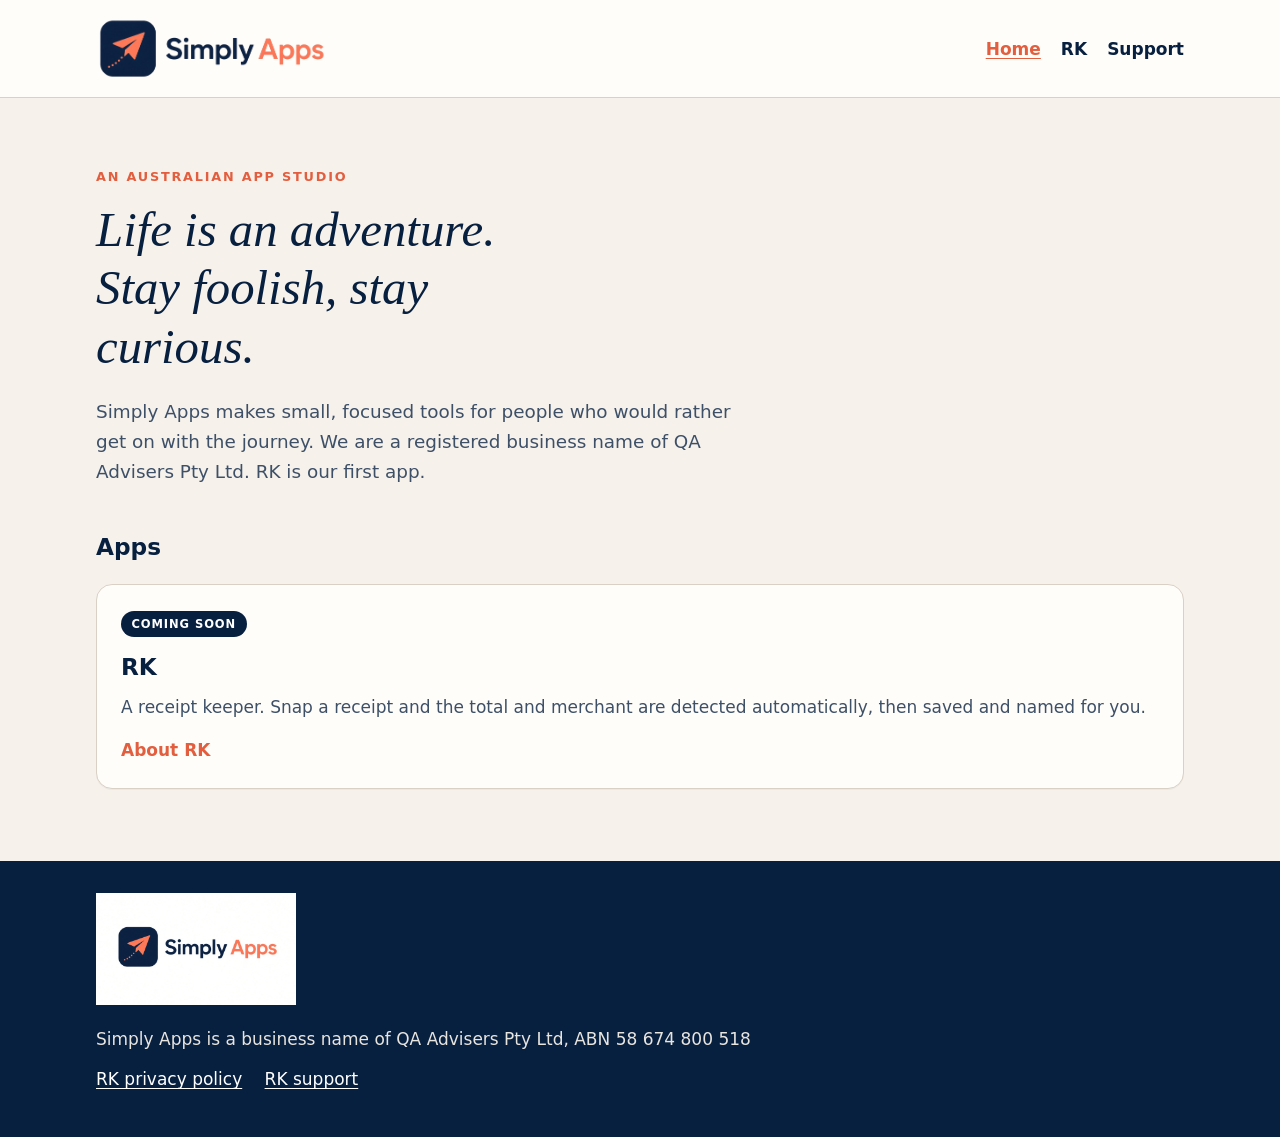
==== index.html @ 71df03d0 "Add files via upload" ====
<!DOCTYPE html>
<html lang="en-AU">
<head>
  <meta charset="utf-8">
  <meta name="viewport" content="width=device-width, initial-scale=1">
  <title>Simply Apps — stay foolish, stay curious</title>
  <meta name="description" content="Simply Apps is an Australian app studio. Life is an adventure. Stay foolish, stay curious. Our first app is RK, a receipt keeper.">
  <link rel="canonical" href="https://simplyapps.com.au/">
  <link rel="icon" href="/assets/favicon.ico" sizes="any">
  <link rel="icon" href="/assets/favicon-32.png" type="image/png" sizes="32x32">
  <link rel="apple-touch-icon" href="/assets/apple-touch-icon.png">
  <meta property="og:title" content="Simply Apps — stay foolish, stay curious">
  <meta property="og:description" content="Simply Apps is an Australian app studio. Life is an adventure. Stay foolish, stay curious. Our first app is RK, a receipt keeper.">
  <meta property="og:image" content="https://simplyapps.com.au/assets/simply-apps-icon-512.png">
  <meta property="og:type" content="website">
  <link rel="stylesheet" href="/css/styles.css">
</head>
<body>
  <a class="skip-link" href="#main">Skip to content</a>
  <header class="site-header">
    <div class="wrap header-inner">
      <a class="logo" href="/">
        <img src="/assets/simply-apps-logo-transparent.png" width="280" height="79" alt="Simply Apps">
      </a>
      <nav aria-label="Primary">
        <ul>
          <li><a href="/" aria-current="page">Home</a></li>
          <li><a href="/rk/">RK</a></li>
          <li><a href="/rk/support/">Support</a></li>
        </ul>
      </nav>
    </div>
  </header>
  <main id="main">
    <section class="hero">
      <div class="wrap">
        <p class="kicker">An Australian app studio</p>
        <h1 class="theme">Life is an adventure. Stay foolish, stay curious.</h1>
        <p class="lede">Simply Apps makes small, focused tools for people who would rather get on with the journey. We are a registered business name of QA Advisers Pty Ltd. RK is our first app.</p>
      </div>
    </section>
    <section class="section" aria-labelledby="apps-heading">
      <div class="wrap">
        <h2 id="apps-heading">Apps</h2>
        <div class="app-list">
          <a class="app-card" href="/rk/">
            <span class="badge">Coming soon</span>
            <h3>RK</h3>
            <p>A receipt keeper. Snap a receipt and the total and merchant are detected automatically, then saved and named for you.</p>
            <span class="more">About RK</span>
          </a>
        </div>
      </div>
    </section>
  </main>
  <footer class="site-footer">
    <div class="wrap">
      <p><img src="/assets/simply-apps-logo-white.png" width="200" height="56" alt="Simply Apps"></p>
      <p>Simply Apps is a business name of QA Advisers Pty Ltd, ABN 58 674 800 518</p>
      <p class="footer-links">
        <a href="/rk/privacy/">RK privacy policy</a>
        <a href="/rk/support/">RK support</a>
      </p>
    </div>
  </footer>
</body>
</html>
---- css/styles.css ----
/* Simply Apps — navy #082040, coral #f87858 sampled from the logo */
:root {
  --navy: #082040;
  --navy-soft: #102848;
  --coral: #f87858;
  --coral-dark: #e25e3e;
  --paper: #f6f1ea;
  --paper-card: #fffdf9;
  --ink: #082040;
  --muted: #3d5068;
  --line: #d9d0c6;
  --max: 68rem;
}

*,
*::before,
*::after { box-sizing: border-box; }

html { scroll-behavior: smooth; }

body {
  margin: 0;
  font-family: "Segoe UI", "Helvetica Neue", system-ui, sans-serif;
  font-size: 1.0625rem;
  line-height: 1.65;
  color: var(--ink);
  background: var(--paper);
}

img { max-width: 100%; height: auto; }

a {
  color: var(--navy);
  text-decoration-thickness: 1px;
  text-underline-offset: 0.18em;
}

a:hover { color: var(--coral-dark); }

a:focus-visible,
button:focus-visible {
  outline: 3px solid var(--coral);
  outline-offset: 3px;
}

.wrap {
  width: min(100% - 2rem, var(--max));
  margin-inline: auto;
}

.skip-link {
  position: absolute;
  left: 1rem;
  top: -4rem;
  z-index: 20;
  background: var(--navy);
  color: #fff;
  padding: 0.5rem 0.85rem;
}

.skip-link:focus { top: 0.75rem; color: #fff; }

.site-header {
  background: var(--paper-card);
  border-bottom: 1px solid var(--line);
}

.header-inner {
  display: flex;
  flex-wrap: wrap;
  align-items: center;
  justify-content: space-between;
  gap: 1rem;
  padding: 0.85rem 0;
}

.logo { display: inline-flex; }

.logo img {
  display: block;
  width: min(14.5rem, 70vw);
  height: auto;
}

.site-header nav ul {
  display: flex;
  flex-wrap: wrap;
  gap: 0.25rem 1.25rem;
  list-style: none;
  margin: 0;
  padding: 0;
}

.site-header nav a {
  font-weight: 600;
  text-decoration: none;
  color: var(--navy);
}

.site-header nav a:hover,
.site-header nav a[aria-current="page"] {
  color: var(--coral-dark);
  text-decoration: underline;
}

.hero {
  padding: 3.25rem 0 2.5rem;
}

.kicker {
  font-size: 0.8rem;
  letter-spacing: 0.14em;
  text-transform: uppercase;
  font-weight: 700;
  color: var(--coral-dark);
  margin: 0 0 0.85rem;
}

.theme {
  font-family: Georgia, "Iowan Old Style", "Palatino Linotype", Palatino, serif;
  font-style: italic;
  font-weight: 400;
  font-size: clamp(1.85rem, 5vw, 3.05rem);
  line-height: 1.2;
  margin: 0 0 1.25rem;
  max-width: 18ch;
  color: var(--navy);
}

.lede {
  font-size: 1.15rem;
  color: var(--muted);
  max-width: 40rem;
  margin: 0;
}

.section { padding: 0 0 3.5rem; }

.section h2 {
  font-size: 1.45rem;
  margin: 0 0 1.15rem;
}

.app-list {
  display: grid;
  gap: 1.25rem;
}

.app-card {
  display: block;
  background: var(--paper-card);
  border: 1px solid var(--line);
  border-radius: 1rem;
  padding: 1.4rem 1.5rem 1.5rem;
  text-decoration: none;
  color: inherit;
  box-shadow: 0 1px 0 rgba(8, 32, 64, 0.04);
}

.app-card:hover {
  color: inherit;
  border-color: var(--coral);
}

.badge {
  display: inline-block;
  font-size: 0.72rem;
  font-weight: 700;
  letter-spacing: 0.08em;
  text-transform: uppercase;
  background: var(--navy);
  color: #fff;
  border-radius: 999px;
  padding: 0.22rem 0.65rem;
  margin: 0 0 0.7rem;
}

.app-card h3 {
  margin: 0 0 0.4rem;
  font-size: 1.45rem;
}

.app-card p { margin: 0; color: var(--muted); }

.more {
  display: inline-block;
  margin-top: 0.9rem;
  font-weight: 700;
  color: var(--coral-dark);
}

.page-head { padding: 2.4rem 0 1.5rem; }

.page-head h1 {
  font-size: clamp(1.8rem, 4vw, 2.5rem);
  margin: 0.35rem 0 0.75rem;
}

.feature-list {
  display: grid;
  gap: 0.9rem;
  padding: 0;
  margin: 0 0 2rem;
  list-style: none;
}

.feature-list li {
  background: var(--paper-card);
  border-left: 4px solid var(--coral);
  border-radius: 0 0.7rem 0.7rem 0;
  padding: 0.85rem 1rem;
}

.feature-list strong { display: block; margin-bottom: 0.15rem; }

.note {
  background: #fff4ef;
  border: 1px solid #f0cbbd;
  border-radius: 0.75rem;
  padding: 1rem 1.15rem;
  margin: 0 0 2rem;
}

.site-footer {
  background: var(--navy);
  color: #e8e4de;
  padding: 2rem 0;
  margin-top: 1rem;
}

.site-footer p { margin: 0 0 0.75rem; }

.site-footer a { color: #fff; }

.footer-links {
  display: flex;
  flex-wrap: wrap;
  gap: 0.85rem 1.4rem;
}

.prose { max-width: 44rem; padding-bottom: 3rem; }

.prose h2 {
  margin: 2rem 0 0.7rem;
  font-size: 1.25rem;
}

.prose h3 {
  margin: 1.35rem 0 0.45rem;
  font-size: 1.05rem;
}

.prose p, .prose li { color: var(--navy-soft); }

.prose ul { padding-left: 1.2rem; }

.updated {
  color: var(--muted);
  font-size: 0.95rem;
  margin: 0 0 1.5rem;
}

.faq details {
  background: var(--paper-card);
  border: 1px solid var(--line);
  border-radius: 0.75rem;
  padding: 0.7rem 1rem;
  margin: 0 0 0.7rem;
}

.faq summary {
  font-weight: 700;
  cursor: pointer;
}

.faq details p { margin: 0.6rem 0 0.3rem; }

.contact-box {
  margin-top: 2rem;
  padding: 1.2rem 1.3rem;
  background: var(--navy);
  color: #fff;
  border-radius: 0.9rem;
}

.contact-box a { color: var(--coral); }

.contact-box p:last-child { margin-bottom: 0; }

@media (min-width: 40rem) {
  .header-inner { padding: 1rem 0; }
  .hero { padding-top: 4.25rem; }
}
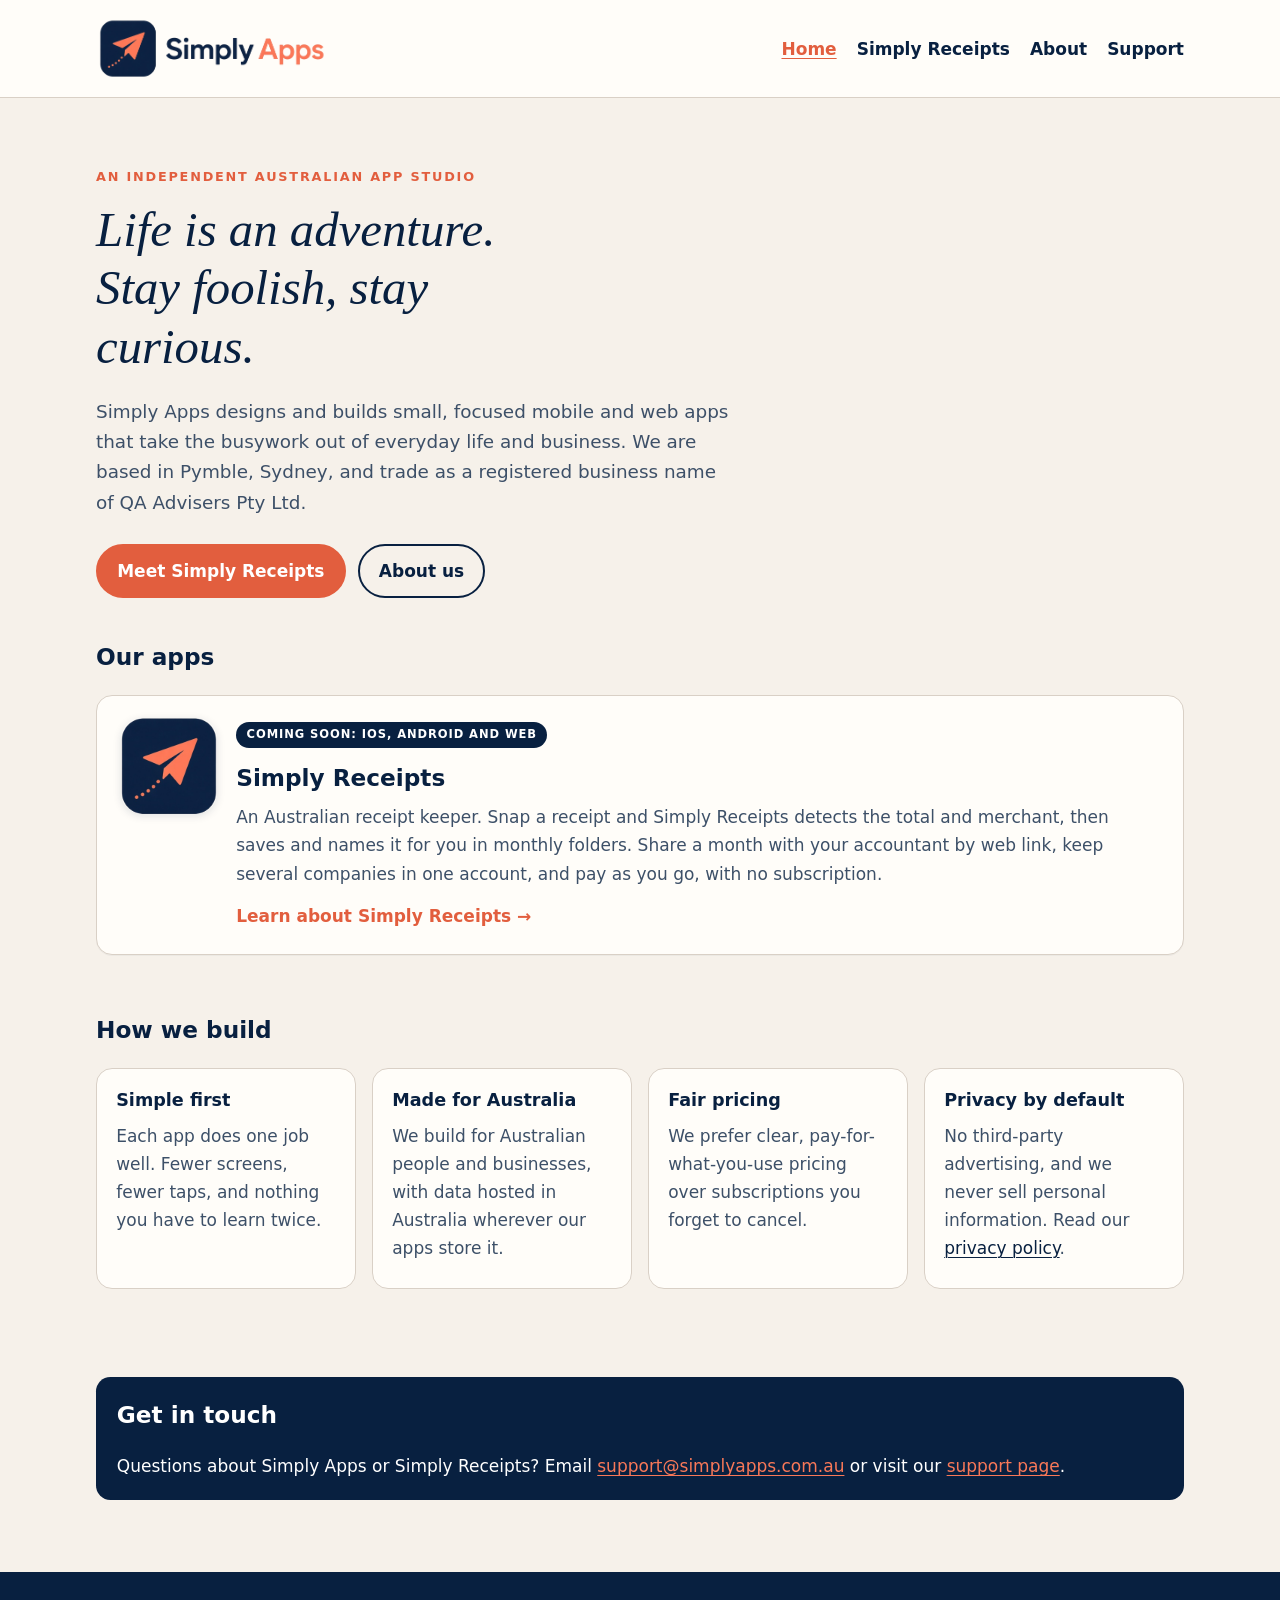
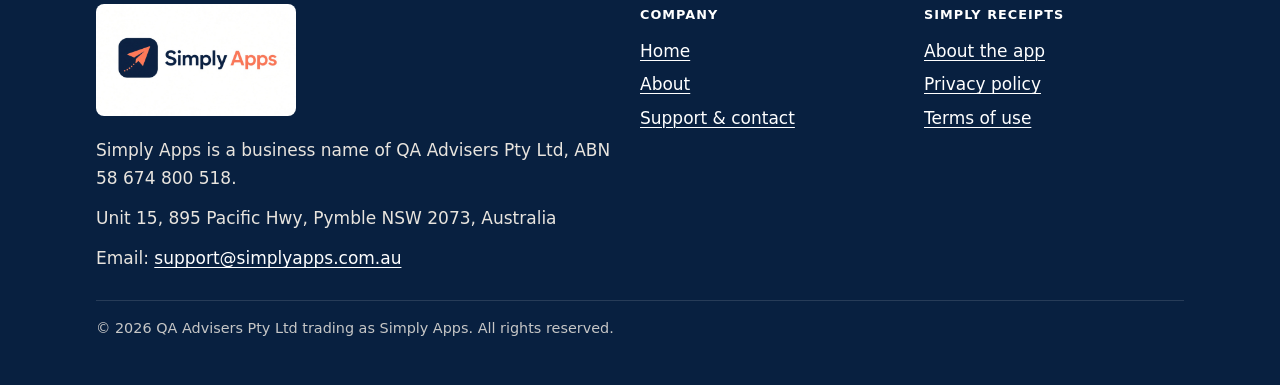
==== commit b7001ea2: "Expand site for Simply Receipts / Apple review" ====
--- a/index.html
+++ b/index.html
@@ -3,16 +3,17 @@
 <head>
   <meta charset="utf-8">
   <meta name="viewport" content="width=device-width, initial-scale=1">
-  <title>Simply Apps — stay foolish, stay curious</title>
-  <meta name="description" content="Simply Apps is an Australian app studio. Life is an adventure. Stay foolish, stay curious. Our first app is RK, a receipt keeper.">
+  <title>Simply Apps | An Australian app studio</title>
+  <meta name="description" content="Simply Apps is an independent Australian app studio in Pymble, NSW, a business name of QA Advisers Pty Ltd. Our first app is Simply Receipts, a receipt keeper for Australian businesses.">
   <link rel="canonical" href="https://simplyapps.com.au/">
   <link rel="icon" href="/assets/favicon.ico" sizes="any">
   <link rel="icon" href="/assets/favicon-32.png" type="image/png" sizes="32x32">
   <link rel="apple-touch-icon" href="/assets/apple-touch-icon.png">
-  <meta property="og:title" content="Simply Apps — stay foolish, stay curious">
-  <meta property="og:description" content="Simply Apps is an Australian app studio. Life is an adventure. Stay foolish, stay curious. Our first app is RK, a receipt keeper.">
+  <meta property="og:title" content="Simply Apps | An Australian app studio">
+  <meta property="og:description" content="Simply Apps is an independent Australian app studio in Pymble, NSW, a business name of QA Advisers Pty Ltd. Our first app is Simply Receipts, a receipt keeper for Australian businesses.">
   <meta property="og:image" content="https://simplyapps.com.au/assets/simply-apps-icon-512.png">
   <meta property="og:type" content="website">
+  <meta property="og:site_name" content="Simply Apps">
   <link rel="stylesheet" href="/css/styles.css">
 </head>
 <body>
@@ -25,8 +26,9 @@
       <nav aria-label="Primary">
         <ul>
           <li><a href="/" aria-current="page">Home</a></li>
-          <li><a href="/rk/">RK</a></li>
-          <li><a href="/rk/support/">Support</a></li>
+          <li><a href="/simply-receipts/">Simply Receipts</a></li>
+          <li><a href="/about/">About</a></li>
+          <li><a href="/support/">Support</a></li>
         </ul>
       </nav>
     </div>
@@ -34,34 +36,74 @@
   <main id="main">
     <section class="hero">
       <div class="wrap">
-        <p class="kicker">An Australian app studio</p>
+        <p class="kicker">An independent Australian app studio</p>
         <h1 class="theme">Life is an adventure. Stay foolish, stay curious.</h1>
-        <p class="lede">Simply Apps makes small, focused tools for people who would rather get on with the journey. We are a registered business name of QA Advisers Pty Ltd. RK is our first app.</p>
+        <p class="lede">Simply Apps designs and builds small, focused mobile and web apps that take the busywork out of everyday life and business. We are based in Pymble, Sydney, and trade as a registered business name of QA Advisers Pty Ltd.</p>
+        <p class="cta-row"><a class="button" href="/simply-receipts/">Meet Simply Receipts</a> <a class="button ghost" href="/about/">About us</a></p>
       </div>
     </section>
     <section class="section" aria-labelledby="apps-heading">
       <div class="wrap">
-        <h2 id="apps-heading">Apps</h2>
+        <h2 id="apps-heading">Our apps</h2>
         <div class="app-list">
-          <a class="app-card" href="/rk/">
-            <span class="badge">Coming soon</span>
-            <h3>RK</h3>
-            <p>A receipt keeper. Snap a receipt and the total and merchant are detected automatically, then saved and named for you.</p>
-            <span class="more">About RK</span>
+          <a class="app-card feature" href="/simply-receipts/">
+            <img class="app-icon" src="/assets/simply-apps-icon-512.png" width="96" height="96" alt="">
+            <div>
+              <span class="badge">Coming soon: iOS, Android and web</span>
+              <h3>Simply Receipts</h3>
+              <p>An Australian receipt keeper. Snap a receipt and Simply Receipts detects the total and merchant, then saves and names it for you in monthly folders. Share a month with your accountant by web link, keep several companies in one account, and pay as you go, with no subscription.</p>
+              <span class="more">Learn about Simply Receipts &rarr;</span>
+            </div>
           </a>
+        </div>
+      </div>
+    </section>
+    <section class="section" aria-labelledby="approach-heading">
+      <div class="wrap">
+        <h2 id="approach-heading">How we build</h2>
+        <div class="card-grid">
+          <div class="card"><h3>Simple first</h3><p>Each app does one job well. Fewer screens, fewer taps, and nothing you have to learn twice.</p></div>
+          <div class="card"><h3>Made for Australia</h3><p>We build for Australian people and businesses, with data hosted in Australia wherever our apps store it.</p></div>
+          <div class="card"><h3>Fair pricing</h3><p>We prefer clear, pay-for-what-you-use pricing over subscriptions you forget to cancel.</p></div>
+          <div class="card"><h3>Privacy by default</h3><p>No third-party advertising, and we never sell personal information. Read our <a href="/simply-receipts/privacy/">privacy policy</a>.</p></div>
+        </div>
+      </div>
+    </section>
+    <section class="section">
+      <div class="wrap">
+        <div class="contact-box">
+          <h2>Get in touch</h2>
+          <p>Questions about Simply Apps or Simply Receipts? Email <a href="mailto:support@simplyapps.com.au">support@simplyapps.com.au</a> or visit our <a href="/support/">support page</a>.</p>
         </div>
       </div>
     </section>
   </main>
   <footer class="site-footer">
-    <div class="wrap">
-      <p><img src="/assets/simply-apps-logo-white.png" width="200" height="56" alt="Simply Apps"></p>
-      <p>Simply Apps is a business name of QA Advisers Pty Ltd, ABN 58 674 800 518</p>
-      <p class="footer-links">
-        <a href="/rk/privacy/">RK privacy policy</a>
-        <a href="/rk/support/">RK support</a>
-      </p>
+    <div class="wrap footer-grid">
+      <div>
+        <p><img src="/assets/simply-apps-logo-white.png" width="200" height="56" alt="Simply Apps"></p>
+        <p>Simply Apps is a business name of QA Advisers Pty Ltd, ABN 58 674 800 518.</p>
+        <p>Unit 15, 895 Pacific Hwy, Pymble NSW 2073, Australia</p>
+        <p>Email: <a href="mailto:support@simplyapps.com.au">support@simplyapps.com.au</a></p>
+      </div>
+      <div>
+        <p class="footer-head">Company</p>
+        <p class="footer-links stack">
+          <a href="/">Home</a>
+          <a href="/about/">About</a>
+          <a href="/support/">Support &amp; contact</a>
+        </p>
+      </div>
+      <div>
+        <p class="footer-head">Simply Receipts</p>
+        <p class="footer-links stack">
+          <a href="/simply-receipts/">About the app</a>
+          <a href="/simply-receipts/privacy/">Privacy policy</a>
+          <a href="/terms/">Terms of use</a>
+        </p>
+      </div>
     </div>
+    <div class="wrap"><p class="copyright">&copy; 2026 QA Advisers Pty Ltd trading as Simply Apps. All rights reserved.</p></div>
   </footer>
 </body>
 </html>
--- a/css/styles.css
+++ b/css/styles.css
@@ -291,3 +291,48 @@
   .header-inner { padding: 1rem 0; }
   .hero { padding-top: 4.25rem; }
 }
+
+/* v2 additions */
+.cta-row { display: flex; flex-wrap: wrap; gap: 0.75rem; margin: 1.6rem 0 0; }
+.button {
+  display: inline-block; background: var(--coral-dark); color: #fff; font-weight: 700;
+  text-decoration: none; padding: 0.7rem 1.2rem; border-radius: 999px; border: 2px solid var(--coral-dark);
+}
+.button:hover { background: var(--navy); border-color: var(--navy); color: #fff; }
+.button.ghost { background: transparent; color: var(--navy); border-color: var(--navy); }
+.button.ghost:hover { background: var(--navy); color: #fff; }
+.app-card.feature { display: grid; gap: 1.2rem; align-items: start; }
+.app-icon { width: 96px; height: 96px; border-radius: 22%; box-shadow: 0 2px 8px rgba(8,32,64,.12); }
+.app-icon.large { width: 128px; height: 128px; }
+.app-hero { display: grid; gap: 1.5rem; align-items: center; }
+.app-hero h1 { font-size: clamp(2rem, 5vw, 3rem); margin: 0 0 0.75rem; }
+.card-grid { display: grid; gap: 1rem; grid-template-columns: repeat(auto-fit, minmax(14rem, 1fr)); }
+.card { background: var(--paper-card); border: 1px solid var(--line); border-radius: 1rem; padding: 1.1rem 1.2rem; }
+.card h3 { margin: 0 0 0.4rem; font-size: 1.1rem; }
+.card p { margin: 0 0 0.5rem; color: var(--muted); }
+.steps { counter-reset: step; list-style: none; padding: 0; margin: 0; display: grid; gap: 0.9rem; }
+.steps li { counter-increment: step; position: relative; background: var(--paper-card); border: 1px solid var(--line);
+  border-radius: 0.8rem; padding: 0.9rem 1rem 0.9rem 3.4rem; }
+.steps li::before { content: counter(step); position: absolute; left: 1rem; top: 0.85rem; width: 1.7rem; height: 1.7rem;
+  border-radius: 50%; background: var(--coral); color: #fff; font-weight: 700; display: grid; place-items: center; font-size: .9rem; }
+.feature-list.two-col { grid-template-columns: repeat(auto-fit, minmax(17rem, 1fr)); }
+.note p { margin: 0 0 0.5rem; }
+.note p:last-child { margin: 0; }
+.details { display: grid; grid-template-columns: 1fr; gap: 0.15rem 1.2rem; background: var(--paper-card);
+  border: 1px solid var(--line); border-radius: 0.8rem; padding: 1rem 1.2rem; }
+.details dt { font-weight: 700; margin-top: 0.5rem; }
+.details dd { margin: 0; color: var(--navy-soft); }
+.small { font-size: 0.92rem; color: var(--muted); }
+code { background: #efe7dc; padding: 0.05rem 0.35rem; border-radius: 0.3rem; font-size: 0.92em; }
+.footer-grid { display: grid; gap: 1.5rem; }
+.footer-head { font-weight: 700; color: #fff; text-transform: uppercase; letter-spacing: .08em; font-size: .8rem; }
+.footer-links.stack { flex-direction: column; gap: 0.35rem; }
+.copyright { border-top: 1px solid rgba(255,255,255,.15); padding-top: 1rem; margin-top: 1rem !important; font-size: .9rem; opacity: .85; }
+@media (min-width: 40rem) {
+  .app-card.feature { grid-template-columns: 96px 1fr; }
+  .app-hero { grid-template-columns: 128px 1fr; }
+  .details { grid-template-columns: 12rem 1fr; }
+  .details dt { margin-top: 0; }
+  .footer-grid { grid-template-columns: 2fr 1fr 1fr; }
+}
+.site-footer img { border-radius: 0.5rem; }
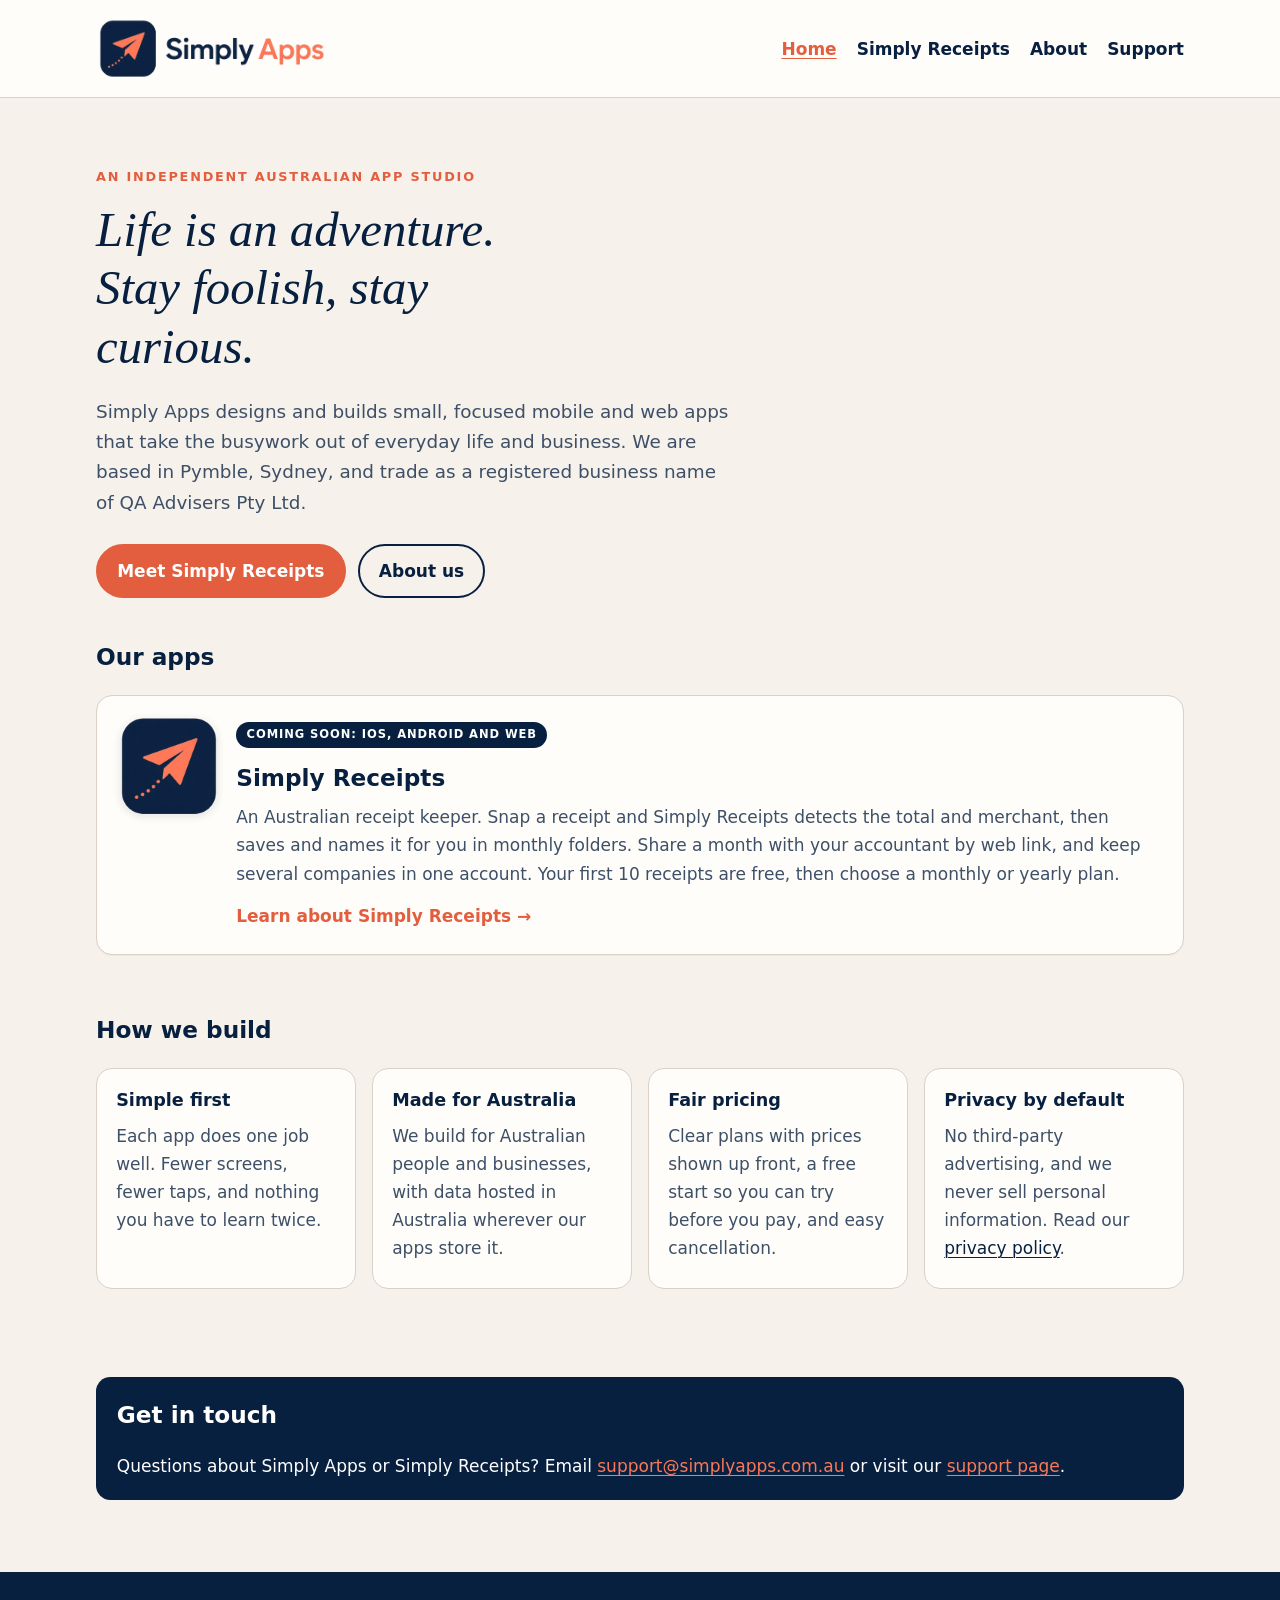
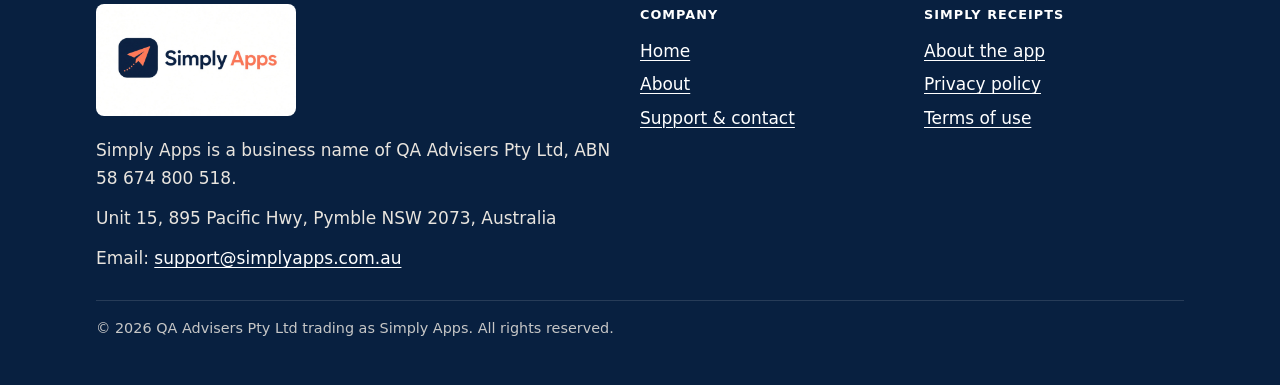
==== commit 297a2c8b: "Pricing wording: monthly plans" ====
--- a/index.html
+++ b/index.html
@@ -51,7 +51,7 @@
             <div>
               <span class="badge">Coming soon: iOS, Android and web</span>
               <h3>Simply Receipts</h3>
-              <p>An Australian receipt keeper. Snap a receipt and Simply Receipts detects the total and merchant, then saves and names it for you in monthly folders. Share a month with your accountant by web link, keep several companies in one account, and pay as you go, with no subscription.</p>
+              <p>An Australian receipt keeper. Snap a receipt and Simply Receipts detects the total and merchant, then saves and names it for you in monthly folders. Share a month with your accountant by web link, and keep several companies in one account. Your first 10 receipts are free, then choose a monthly or yearly plan.</p>
               <span class="more">Learn about Simply Receipts &rarr;</span>
             </div>
           </a>
@@ -64,7 +64,7 @@
         <div class="card-grid">
           <div class="card"><h3>Simple first</h3><p>Each app does one job well. Fewer screens, fewer taps, and nothing you have to learn twice.</p></div>
           <div class="card"><h3>Made for Australia</h3><p>We build for Australian people and businesses, with data hosted in Australia wherever our apps store it.</p></div>
-          <div class="card"><h3>Fair pricing</h3><p>We prefer clear, pay-for-what-you-use pricing over subscriptions you forget to cancel.</p></div>
+          <div class="card"><h3>Fair pricing</h3><p>Clear plans with prices shown up front, a free start so you can try before you pay, and easy cancellation.</p></div>
           <div class="card"><h3>Privacy by default</h3><p>No third-party advertising, and we never sell personal information. Read our <a href="/simply-receipts/privacy/">privacy policy</a>.</p></div>
         </div>
       </div>
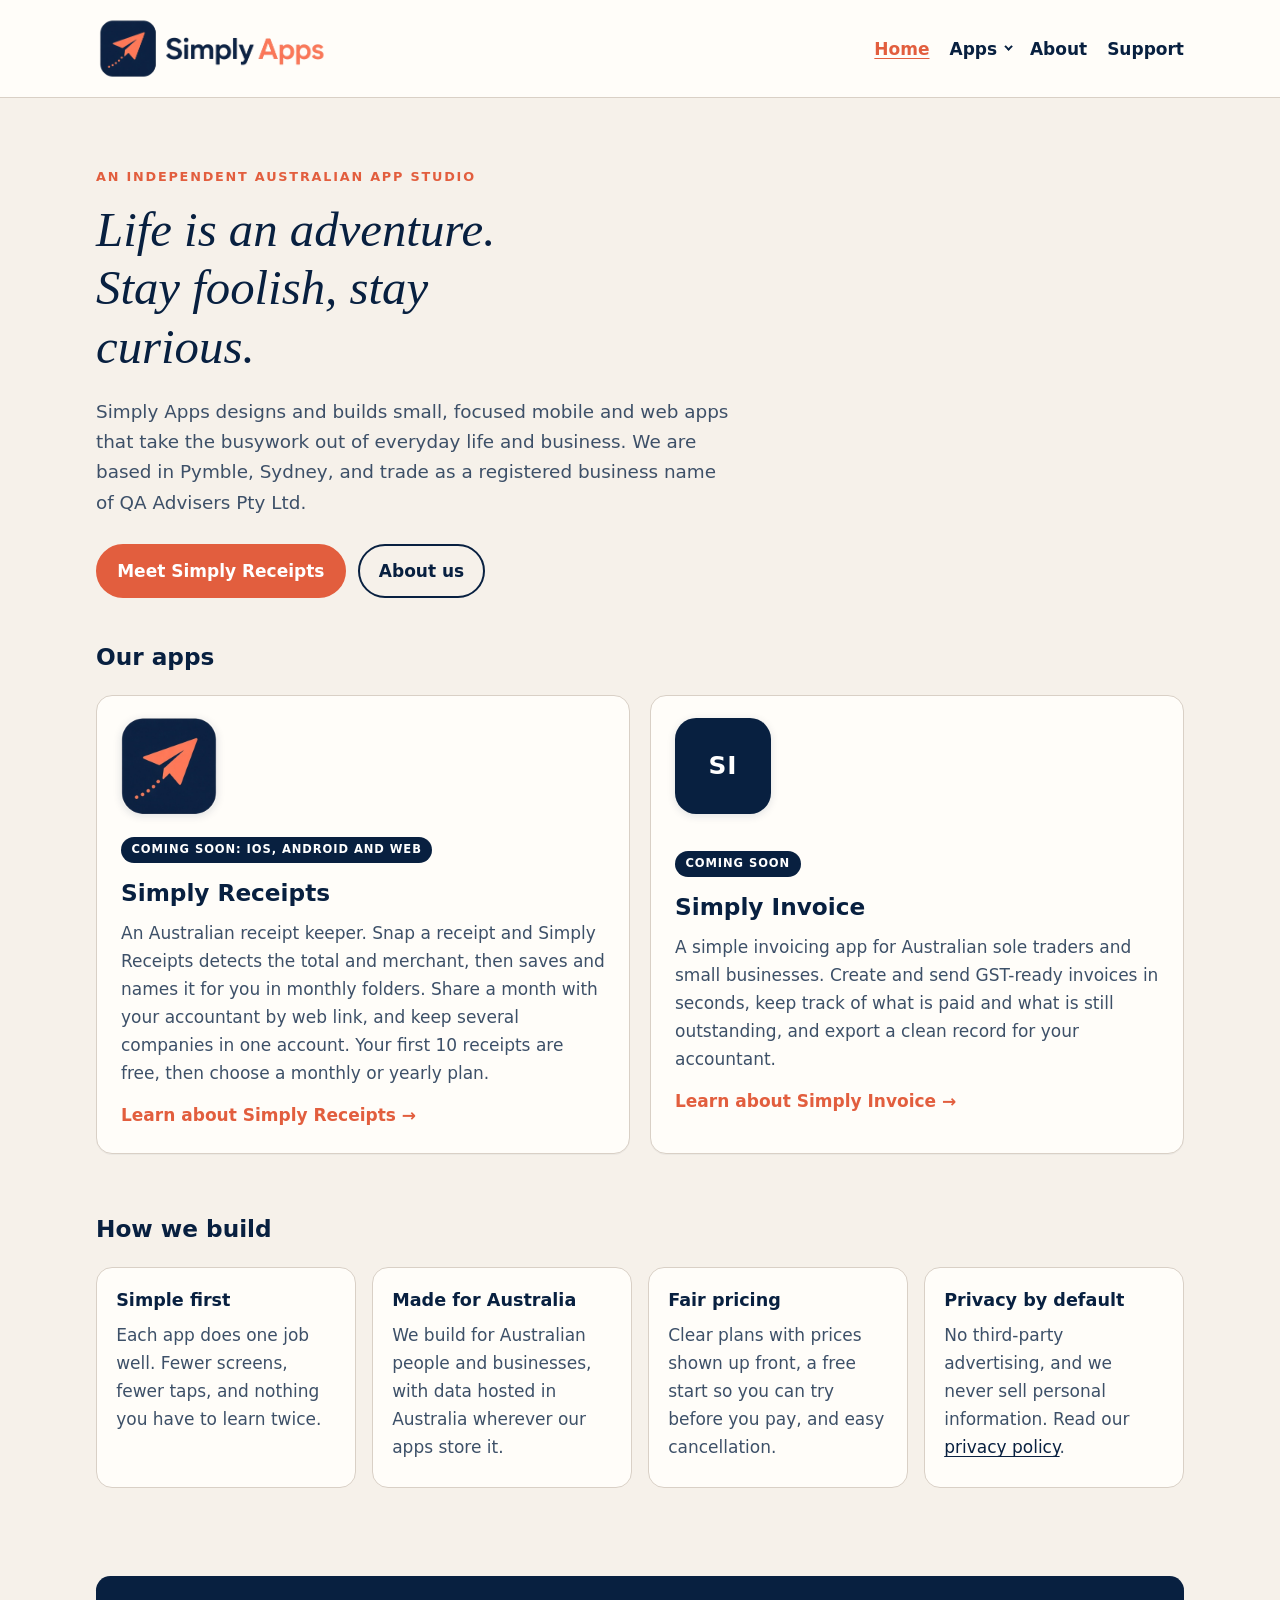
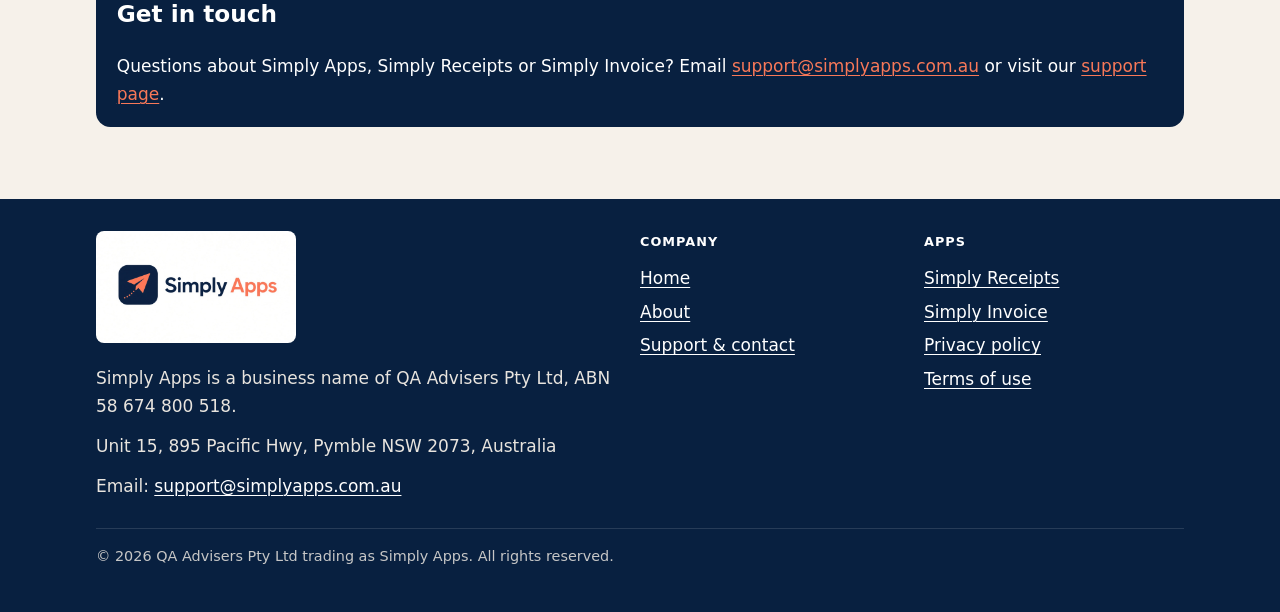
==== commit 1b40b3ab: "Add Simply Invoice page and Apps dropdown navigation Replace the top-nav Simply Receipts link with a" ====
--- a/index.html
+++ b/index.html
@@ -4,13 +4,13 @@
   <meta charset="utf-8">
   <meta name="viewport" content="width=device-width, initial-scale=1">
   <title>Simply Apps | An Australian app studio</title>
-  <meta name="description" content="Simply Apps is an independent Australian app studio in Pymble, NSW, a business name of QA Advisers Pty Ltd. Our first app is Simply Receipts, a receipt keeper for Australian businesses.">
+  <meta name="description" content="Simply Apps is an independent Australian app studio in Pymble, NSW, a business name of QA Advisers Pty Ltd. Our apps include Simply Receipts, a receipt keeper for Australian businesses, and Simply Invoice, coming soon.">
   <link rel="canonical" href="https://simplyapps.com.au/">
   <link rel="icon" href="/assets/favicon.ico" sizes="any">
   <link rel="icon" href="/assets/favicon-32.png" type="image/png" sizes="32x32">
   <link rel="apple-touch-icon" href="/assets/apple-touch-icon.png">
   <meta property="og:title" content="Simply Apps | An Australian app studio">
-  <meta property="og:description" content="Simply Apps is an independent Australian app studio in Pymble, NSW, a business name of QA Advisers Pty Ltd. Our first app is Simply Receipts, a receipt keeper for Australian businesses.">
+  <meta property="og:description" content="Simply Apps is an independent Australian app studio in Pymble, NSW, a business name of QA Advisers Pty Ltd. Our apps include Simply Receipts, a receipt keeper for Australian businesses, and Simply Invoice, coming soon.">
   <meta property="og:image" content="https://simplyapps.com.au/assets/simply-apps-icon-512.png">
   <meta property="og:type" content="website">
   <meta property="og:site_name" content="Simply Apps">
@@ -26,7 +26,23 @@
       <nav aria-label="Primary">
         <ul>
           <li><a href="/" aria-current="page">Home</a></li>
-          <li><a href="/simply-receipts/">Simply Receipts</a></li>
+          <li class="nav-dropdown">
+            <button type="button" class="nav-dropdown-toggle" aria-expanded="false" aria-haspopup="true" aria-controls="nav-apps-menu" id="nav-apps-button">Apps <span class="nav-dropdown-caret" aria-hidden="true"></span></button>
+            <ul class="nav-dropdown-menu" id="nav-apps-menu">
+              <li>
+                <a href="/simply-receipts/">
+                  <span class="nav-item-title">Simply Receipts</span>
+                  <span class="nav-item-sub">Receipt keeper for Australian businesses</span>
+                </a>
+              </li>
+              <li>
+                <a href="/simply-invoice/">
+                  <span class="nav-item-title">Simply Invoice <span class="nav-soon">Coming soon</span></span>
+                  <span class="nav-item-sub">GST-ready invoicing for sole traders</span>
+                </a>
+              </li>
+            </ul>
+          </li>
           <li><a href="/about/">About</a></li>
           <li><a href="/support/">Support</a></li>
         </ul>
@@ -45,7 +61,7 @@
     <section class="section" aria-labelledby="apps-heading">
       <div class="wrap">
         <h2 id="apps-heading">Our apps</h2>
-        <div class="app-list">
+        <div class="app-list split">
           <a class="app-card feature" href="/simply-receipts/">
             <img class="app-icon" src="/assets/simply-apps-icon-512.png" width="96" height="96" alt="">
             <div>
@@ -53,6 +69,15 @@
               <h3>Simply Receipts</h3>
               <p>An Australian receipt keeper. Snap a receipt and Simply Receipts detects the total and merchant, then saves and names it for you in monthly folders. Share a month with your accountant by web link, and keep several companies in one account. Your first 10 receipts are free, then choose a monthly or yearly plan.</p>
               <span class="more">Learn about Simply Receipts &rarr;</span>
+            </div>
+          </a>
+          <a class="app-card feature" href="/simply-invoice/">
+            <div class="app-mark" aria-hidden="true">SI</div>
+            <div>
+              <span class="badge">Coming soon</span>
+              <h3>Simply Invoice</h3>
+              <p>A simple invoicing app for Australian sole traders and small businesses. Create and send GST-ready invoices in seconds, keep track of what is paid and what is still outstanding, and export a clean record for your accountant.</p>
+              <span class="more">Learn about Simply Invoice &rarr;</span>
             </div>
           </a>
         </div>
@@ -73,7 +98,7 @@
       <div class="wrap">
         <div class="contact-box">
           <h2>Get in touch</h2>
-          <p>Questions about Simply Apps or Simply Receipts? Email <a href="mailto:support@simplyapps.com.au">support@simplyapps.com.au</a> or visit our <a href="/support/">support page</a>.</p>
+          <p>Questions about Simply Apps, Simply Receipts or Simply Invoice? Email <a href="mailto:support@simplyapps.com.au">support@simplyapps.com.au</a> or visit our <a href="/support/">support page</a>.</p>
         </div>
       </div>
     </section>
@@ -95,9 +120,10 @@
         </p>
       </div>
       <div>
-        <p class="footer-head">Simply Receipts</p>
+        <p class="footer-head">Apps</p>
         <p class="footer-links stack">
-          <a href="/simply-receipts/">About the app</a>
+          <a href="/simply-receipts/">Simply Receipts</a>
+          <a href="/simply-invoice/">Simply Invoice</a>
           <a href="/simply-receipts/privacy/">Privacy policy</a>
           <a href="/terms/">Terms of use</a>
         </p>
@@ -105,5 +131,6 @@
     </div>
     <div class="wrap"><p class="copyright">&copy; 2026 QA Advisers Pty Ltd trading as Simply Apps. All rights reserved.</p></div>
   </footer>
+  <script src="/js/nav.js" defer></script>
 </body>
 </html>
--- a/css/styles.css
+++ b/css/styles.css
@@ -336,3 +336,131 @@
   .footer-grid { grid-template-columns: 2fr 1fr 1fr; }
 }
 .site-footer img { border-radius: 0.5rem; }
+
+/* Apps dropdown and multi-app cards */
+.nav-dropdown { position: relative; }
+.nav-dropdown-toggle {
+  appearance: none;
+  background: none;
+  border: 0;
+  padding: 0;
+  margin: 0;
+  font: inherit;
+  font-weight: 600;
+  color: var(--navy);
+  cursor: pointer;
+  display: inline-flex;
+  align-items: center;
+  gap: 0.4rem;
+}
+.nav-dropdown-toggle:hover,
+.nav-dropdown.is-open .nav-dropdown-toggle,
+.nav-dropdown.is-current .nav-dropdown-toggle {
+  color: var(--coral-dark);
+  text-decoration: underline;
+}
+.nav-dropdown-caret {
+  width: 0.4rem;
+  height: 0.4rem;
+  border-right: 2px solid currentColor;
+  border-bottom: 2px solid currentColor;
+  transform: rotate(45deg) translateY(-0.12rem);
+  transition: transform 0.15s ease;
+}
+.nav-dropdown.is-open .nav-dropdown-caret,
+.nav-dropdown:hover .nav-dropdown-caret,
+.nav-dropdown:focus-within .nav-dropdown-caret {
+  transform: rotate(225deg) translateY(-0.05rem);
+}
+.nav-dropdown-menu {
+  display: none;
+  position: absolute;
+  top: calc(100% + 0.65rem);
+  right: 0;
+  left: auto;
+  z-index: 40;
+  min-width: 16.5rem;
+  max-width: min(20rem, calc(100vw - 2rem));
+  margin: 0;
+  padding: 0.4rem;
+  list-style: none;
+  background: var(--paper-card);
+  border: 1px solid var(--line);
+  border-radius: 0.9rem;
+  box-shadow: 0 10px 30px rgba(8, 32, 64, 0.14);
+  flex-direction: column;
+  gap: 0.15rem;
+}
+.site-header nav .nav-dropdown-menu {
+  display: none;
+  flex-wrap: nowrap;
+  gap: 0.15rem;
+}
+.nav-dropdown.is-open .nav-dropdown-menu,
+.nav-dropdown:focus-within .nav-dropdown-menu,
+.site-header nav .nav-dropdown.is-open .nav-dropdown-menu,
+.site-header nav .nav-dropdown:focus-within .nav-dropdown-menu {
+  display: flex;
+}
+@media (hover: hover) and (pointer: fine) {
+  .nav-dropdown:hover .nav-dropdown-menu,
+  .site-header nav .nav-dropdown:hover .nav-dropdown-menu {
+    display: flex;
+  }
+}
+.nav-dropdown-menu a {
+  display: flex;
+  flex-direction: column;
+  align-items: flex-start;
+  gap: 0.12rem;
+  padding: 0.7rem 0.85rem;
+  border-radius: 0.65rem;
+  text-decoration: none;
+  color: var(--navy);
+}
+.site-header nav .nav-dropdown-menu a:hover,
+.site-header nav .nav-dropdown-menu a[aria-current="page"] {
+  background: var(--paper);
+  color: var(--navy);
+  text-decoration: none;
+}
+.nav-item-title { font-weight: 700; line-height: 1.3; }
+.nav-item-sub {
+  font-weight: 400;
+  font-size: 0.85rem;
+  line-height: 1.4;
+  color: var(--muted);
+}
+.nav-soon {
+  display: inline-block;
+  margin-left: 0.35rem;
+  font-size: 0.65rem;
+  font-weight: 700;
+  letter-spacing: 0.06em;
+  text-transform: uppercase;
+  background: var(--navy);
+  color: #fff;
+  border-radius: 999px;
+  padding: 0.14rem 0.45rem;
+  vertical-align: 0.08rem;
+}
+.app-list.split { align-items: stretch; }
+.app-mark {
+  display: grid;
+  place-items: center;
+  width: 96px;
+  height: 96px;
+  border-radius: 22%;
+  background: var(--navy);
+  color: #fff;
+  font-weight: 700;
+  font-size: 1.55rem;
+  letter-spacing: 0.04em;
+  box-shadow: 0 2px 8px rgba(8, 32, 64, 0.12);
+  flex: none;
+}
+.app-mark.large { width: 128px; height: 128px; font-size: 2.1rem; }
+@media (min-width: 56rem) {
+  .app-list.split { grid-template-columns: 1fr 1fr; }
+  .app-list.split .app-card.feature { grid-template-columns: 1fr; }
+}
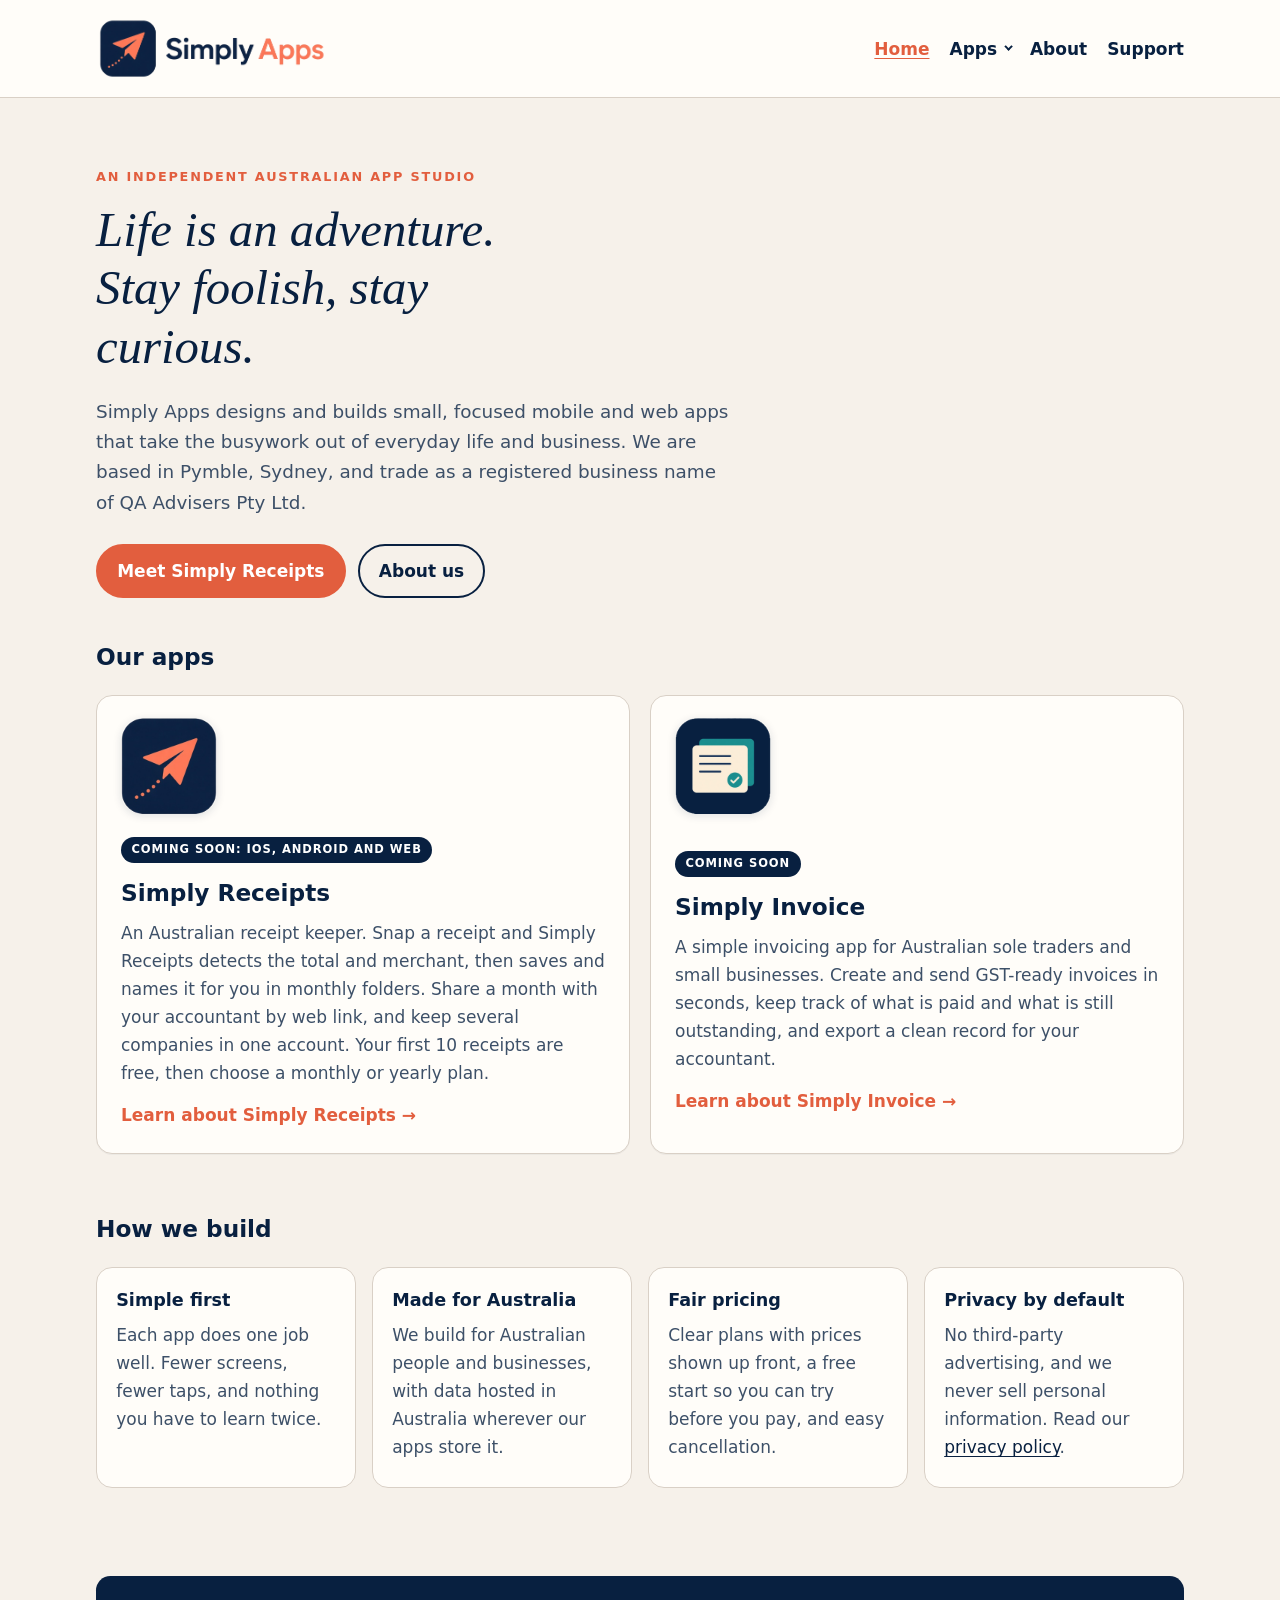
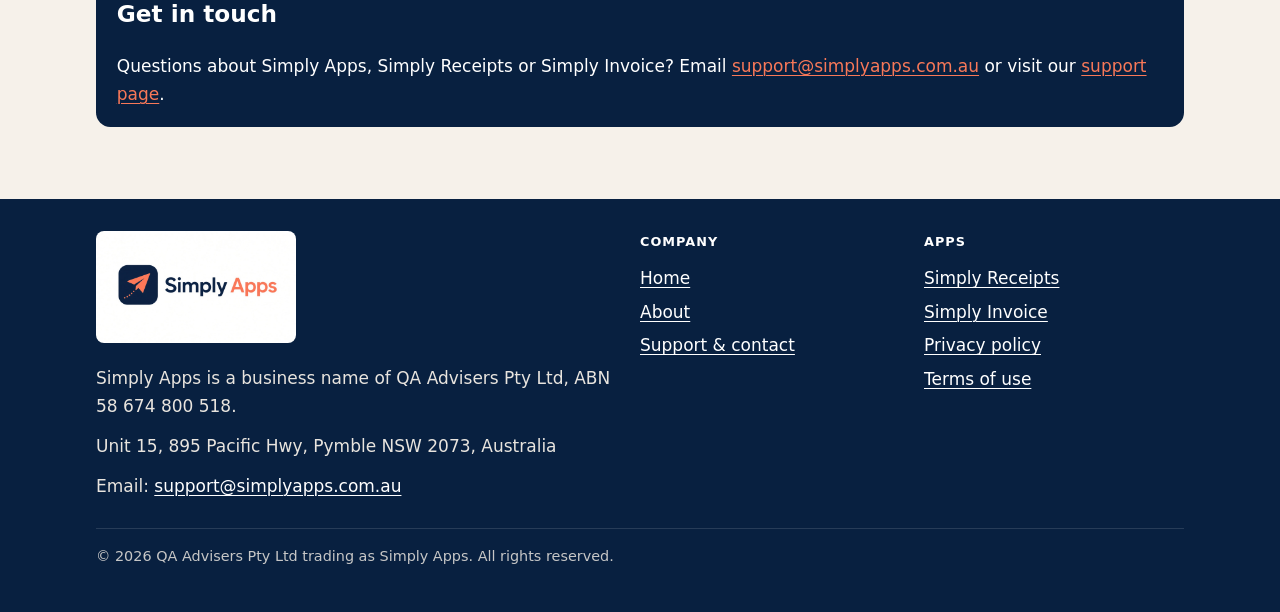
==== commit ae2cd4b5: "Add official Simply Invoice logo to the website Replace the typographic SI placeholder with the chos" ====
--- a/index.html
+++ b/index.html
@@ -72,7 +72,7 @@
             </div>
           </a>
           <a class="app-card feature" href="/simply-invoice/">
-            <div class="app-mark" aria-hidden="true">SI</div>
+            <img class="app-icon" src="/assets/simply-invoice-icon-512.png" width="96" height="96" alt="">
             <div>
               <span class="badge">Coming soon</span>
               <h3>Simply Invoice</h3>
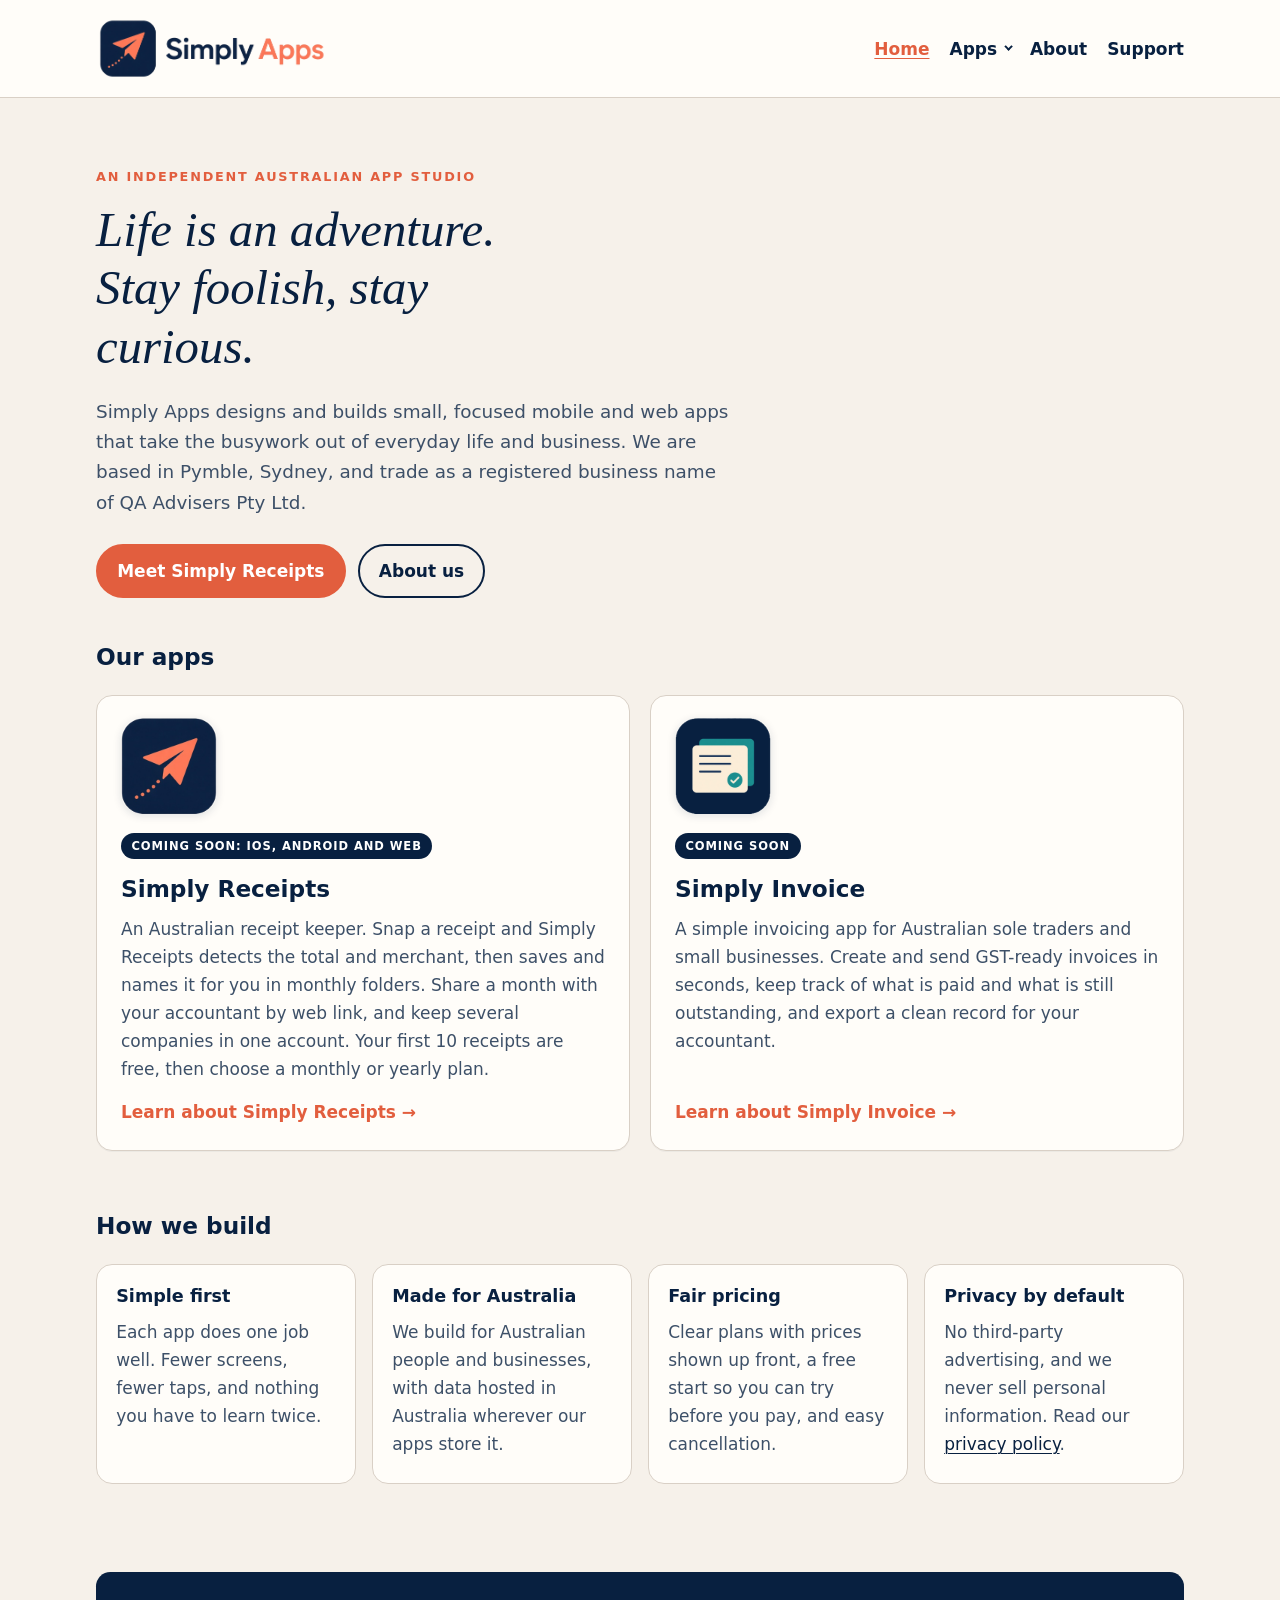
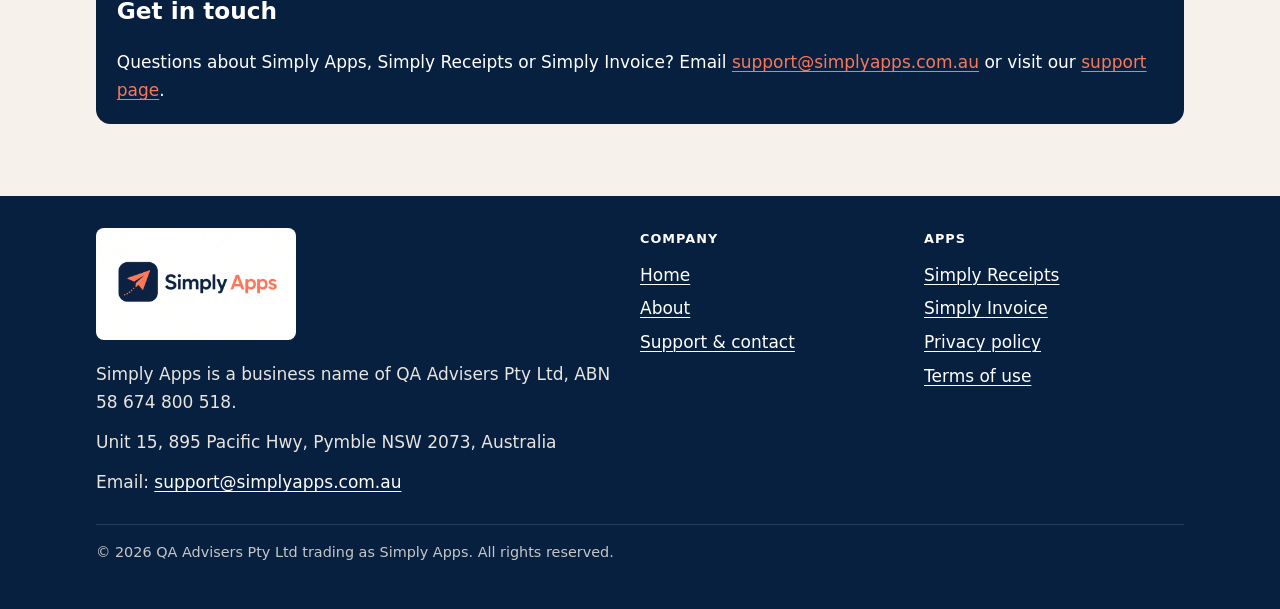
==== commit cf236c15: "Align Our apps cards so badges, titles and links line up The two-column layout stretched the shorter" ====
--- a/index.html
+++ b/index.html
@@ -64,7 +64,7 @@
         <div class="app-list split">
           <a class="app-card feature" href="/simply-receipts/">
             <img class="app-icon" src="/assets/simply-apps-icon-512.png" width="96" height="96" alt="">
-            <div>
+            <div class="app-card-body">
               <span class="badge">Coming soon: iOS, Android and web</span>
               <h3>Simply Receipts</h3>
               <p>An Australian receipt keeper. Snap a receipt and Simply Receipts detects the total and merchant, then saves and names it for you in monthly folders. Share a month with your accountant by web link, and keep several companies in one account. Your first 10 receipts are free, then choose a monthly or yearly plan.</p>
@@ -73,7 +73,7 @@
           </a>
           <a class="app-card feature" href="/simply-invoice/">
             <img class="app-icon" src="/assets/simply-invoice-icon-512.png" width="96" height="96" alt="">
-            <div>
+            <div class="app-card-body">
               <span class="badge">Coming soon</span>
               <h3>Simply Invoice</h3>
               <p>A simple invoicing app for Australian sole traders and small businesses. Create and send GST-ready invoices in seconds, keep track of what is paid and what is still outstanding, and export a clean record for your accountant.</p>
--- a/css/styles.css
+++ b/css/styles.css
@@ -301,8 +301,8 @@
 .button:hover { background: var(--navy); border-color: var(--navy); color: #fff; }
 .button.ghost { background: transparent; color: var(--navy); border-color: var(--navy); }
 .button.ghost:hover { background: var(--navy); color: #fff; }
-.app-card.feature { display: grid; gap: 1.2rem; align-items: start; }
-.app-icon { width: 96px; height: 96px; border-radius: 22%; box-shadow: 0 2px 8px rgba(8,32,64,.12); }
+.app-card.feature { display: grid; gap: 1.2rem; align-items: start; align-content: start; }
+.app-icon { display: block; width: 96px; height: 96px; flex: none; border-radius: 22%; box-shadow: 0 2px 8px rgba(8,32,64,.12); }
 .app-icon.large { width: 128px; height: 128px; }
 .app-hero { display: grid; gap: 1.5rem; align-items: center; }
 .app-hero h1 { font-size: clamp(2rem, 5vw, 3rem); margin: 0 0 0.75rem; }
@@ -460,7 +460,34 @@
   flex: none;
 }
 .app-mark.large { width: 128px; height: 128px; font-size: 2.1rem; }
+/* Side-by-side app cards: keep icon, badge, title and CTA aligned
+   across columns. The shorter card used to stretch its grid rows
+   (default align-content: stretch), which opened a larger gap under
+   the Simply Invoice icon. */
+.app-list.split .app-card.feature {
+  display: flex;
+  flex-direction: column;
+  align-items: flex-start;
+  gap: 1.2rem;
+}
+.app-list.split .app-card-body {
+  display: flex;
+  flex-direction: column;
+  flex: 1 1 auto;
+  width: 100%;
+  min-height: 0;
+}
+.app-list.split .app-card-body .badge {
+  display: block;
+  width: fit-content;
+  max-width: 100%;
+  white-space: nowrap;
+}
+.app-list.split .app-card-body .more {
+  margin-top: auto;
+  padding-top: 0.9rem;
+}
 @media (min-width: 56rem) {
   .app-list.split { grid-template-columns: 1fr 1fr; }
-  .app-list.split .app-card.feature { grid-template-columns: 1fr; }
-}
+  .app-list.split .app-card.feature { grid-template-columns: none; }
+}
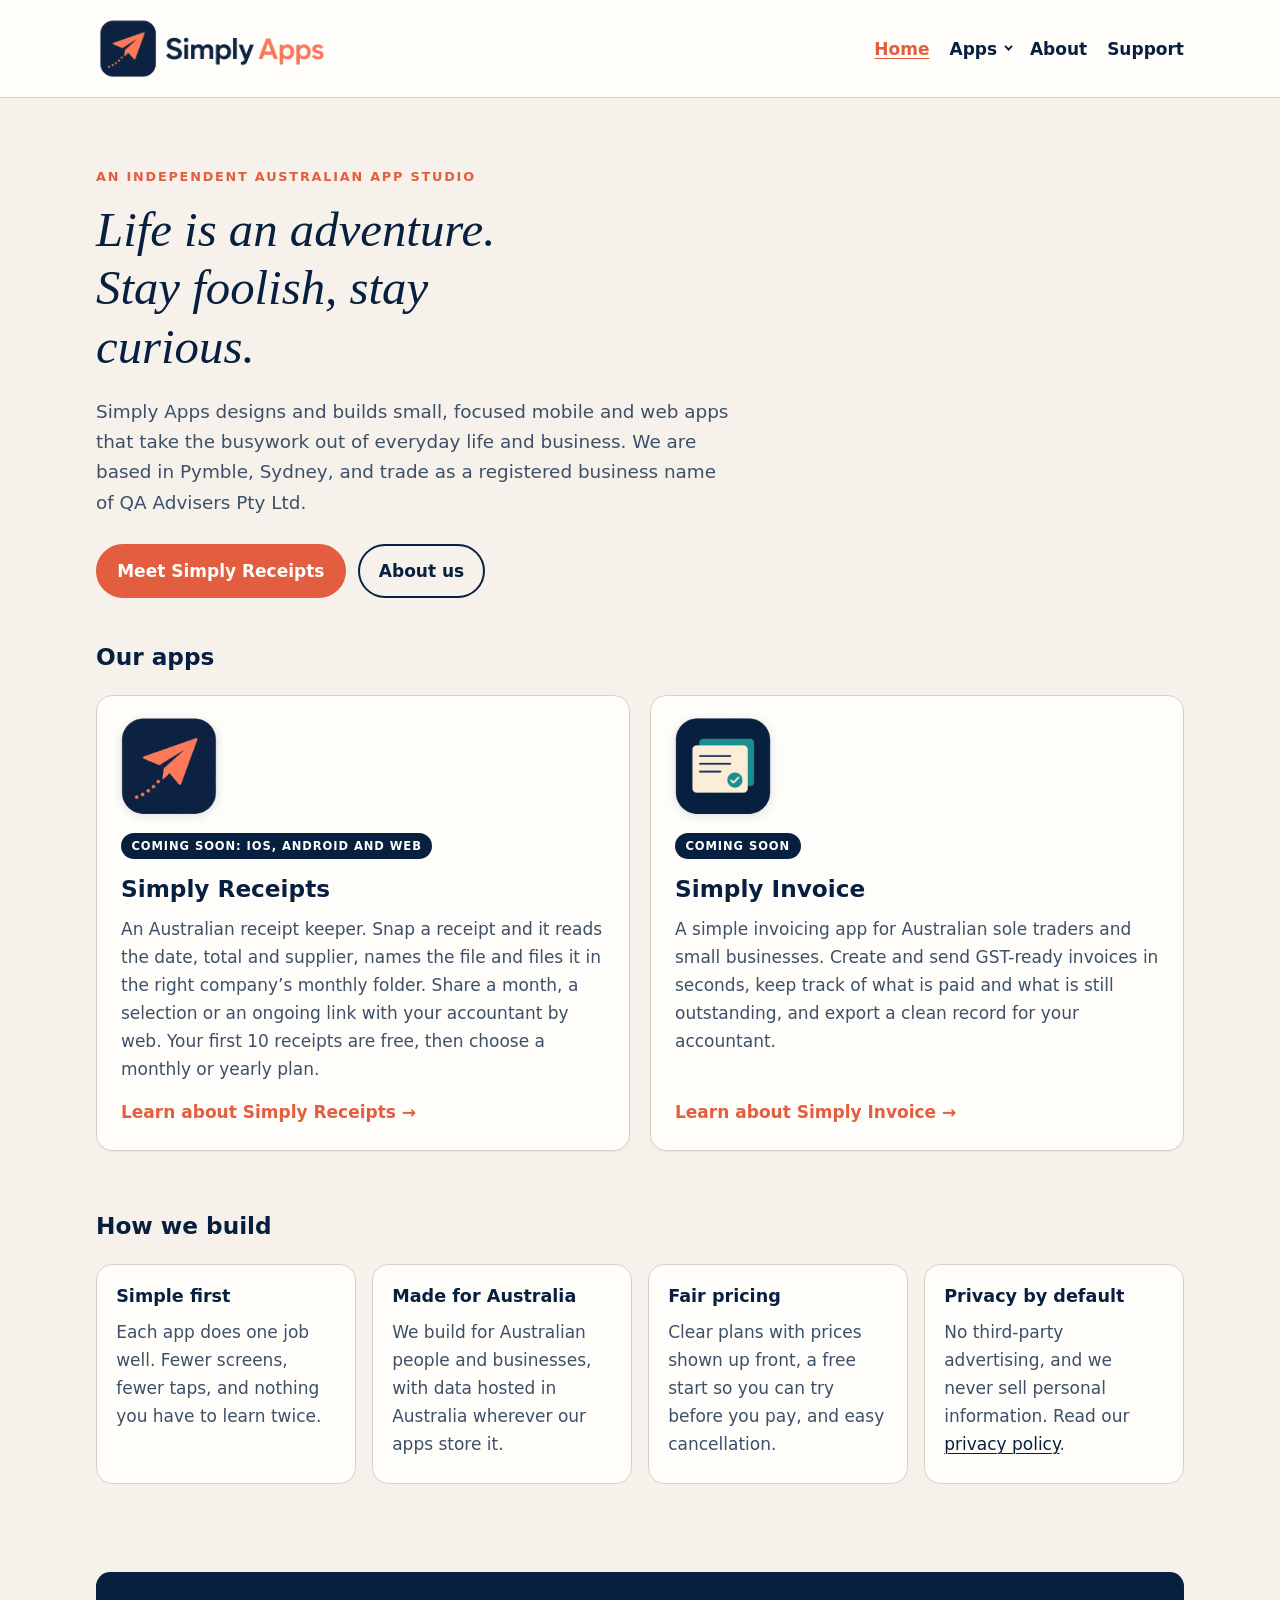
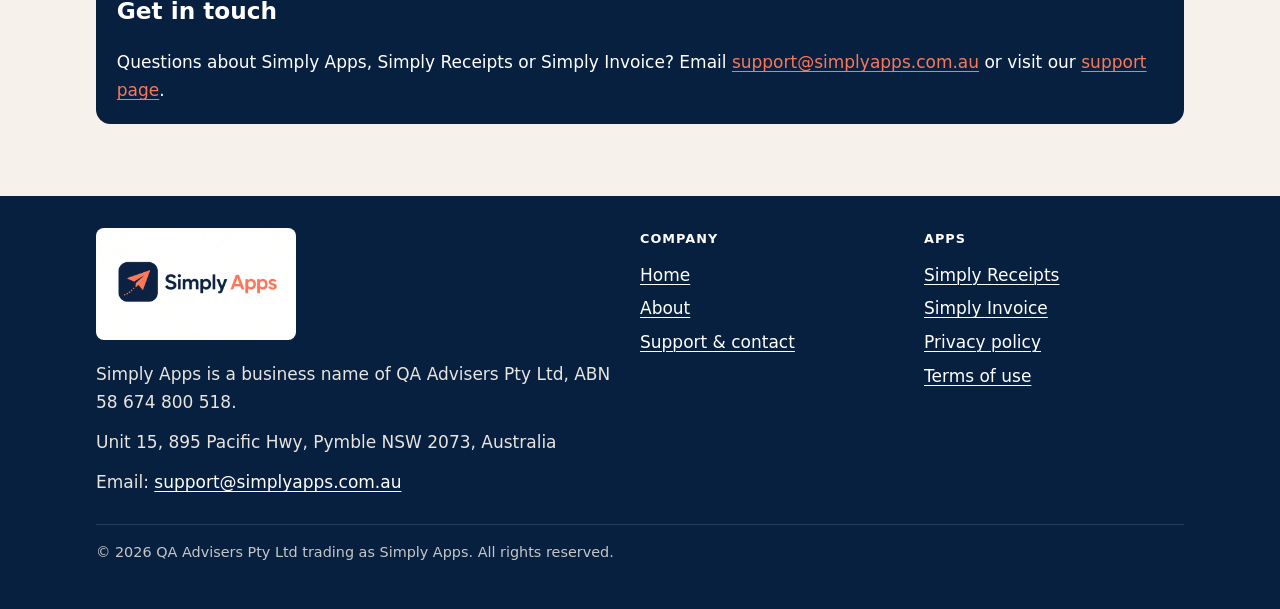
==== commit 3974f456: "Highlight Simply Receipts automation on the website Add a "What it does for you automatically" secti" ====
--- a/index.html
+++ b/index.html
@@ -67,7 +67,7 @@
             <div class="app-card-body">
               <span class="badge">Coming soon: iOS, Android and web</span>
               <h3>Simply Receipts</h3>
-              <p>An Australian receipt keeper. Snap a receipt and Simply Receipts detects the total and merchant, then saves and names it for you in monthly folders. Share a month with your accountant by web link, and keep several companies in one account. Your first 10 receipts are free, then choose a monthly or yearly plan.</p>
+              <p>An Australian receipt keeper. Snap a receipt and it reads the date, total and supplier, names the file and files it in the right company&rsquo;s monthly folder. Share a month, a selection or an ongoing link with your accountant by web. Your first 10 receipts are free, then choose a monthly or yearly plan.</p>
               <span class="more">Learn about Simply Receipts &rarr;</span>
             </div>
           </a>
--- a/css/styles.css
+++ b/css/styles.css
@@ -491,3 +491,30 @@
   .app-list.split { grid-template-columns: 1fr 1fr; }
   .app-list.split .app-card.feature { grid-template-columns: none; }
 }
+
+/* Highlighted automation section on the Simply Receipts page */
+.auto-panel {
+  background: var(--paper-card);
+  border: 1px solid var(--line);
+  border-left: 4px solid var(--coral);
+  border-radius: 1rem;
+  padding: 1.25rem 1.25rem 1.4rem;
+}
+.auto-panel .kicker { margin-bottom: 0.55rem; }
+.auto-panel h2 { margin: 0 0 0.7rem; }
+.auto-lead {
+  color: var(--muted);
+  margin: 0 0 1.25rem;
+  max-width: 44rem;
+}
+.auto-panel .steps { margin-bottom: 0; }
+.auto-panel code {
+  background: #efe7dc;
+  padding: 0.05rem 0.35rem;
+  border-radius: 0.3rem;
+  font-size: 0.92em;
+  word-break: break-word;
+}
+@media (min-width: 40rem) {
+  .auto-panel { padding: 1.5rem 1.6rem 1.6rem; }
+}
